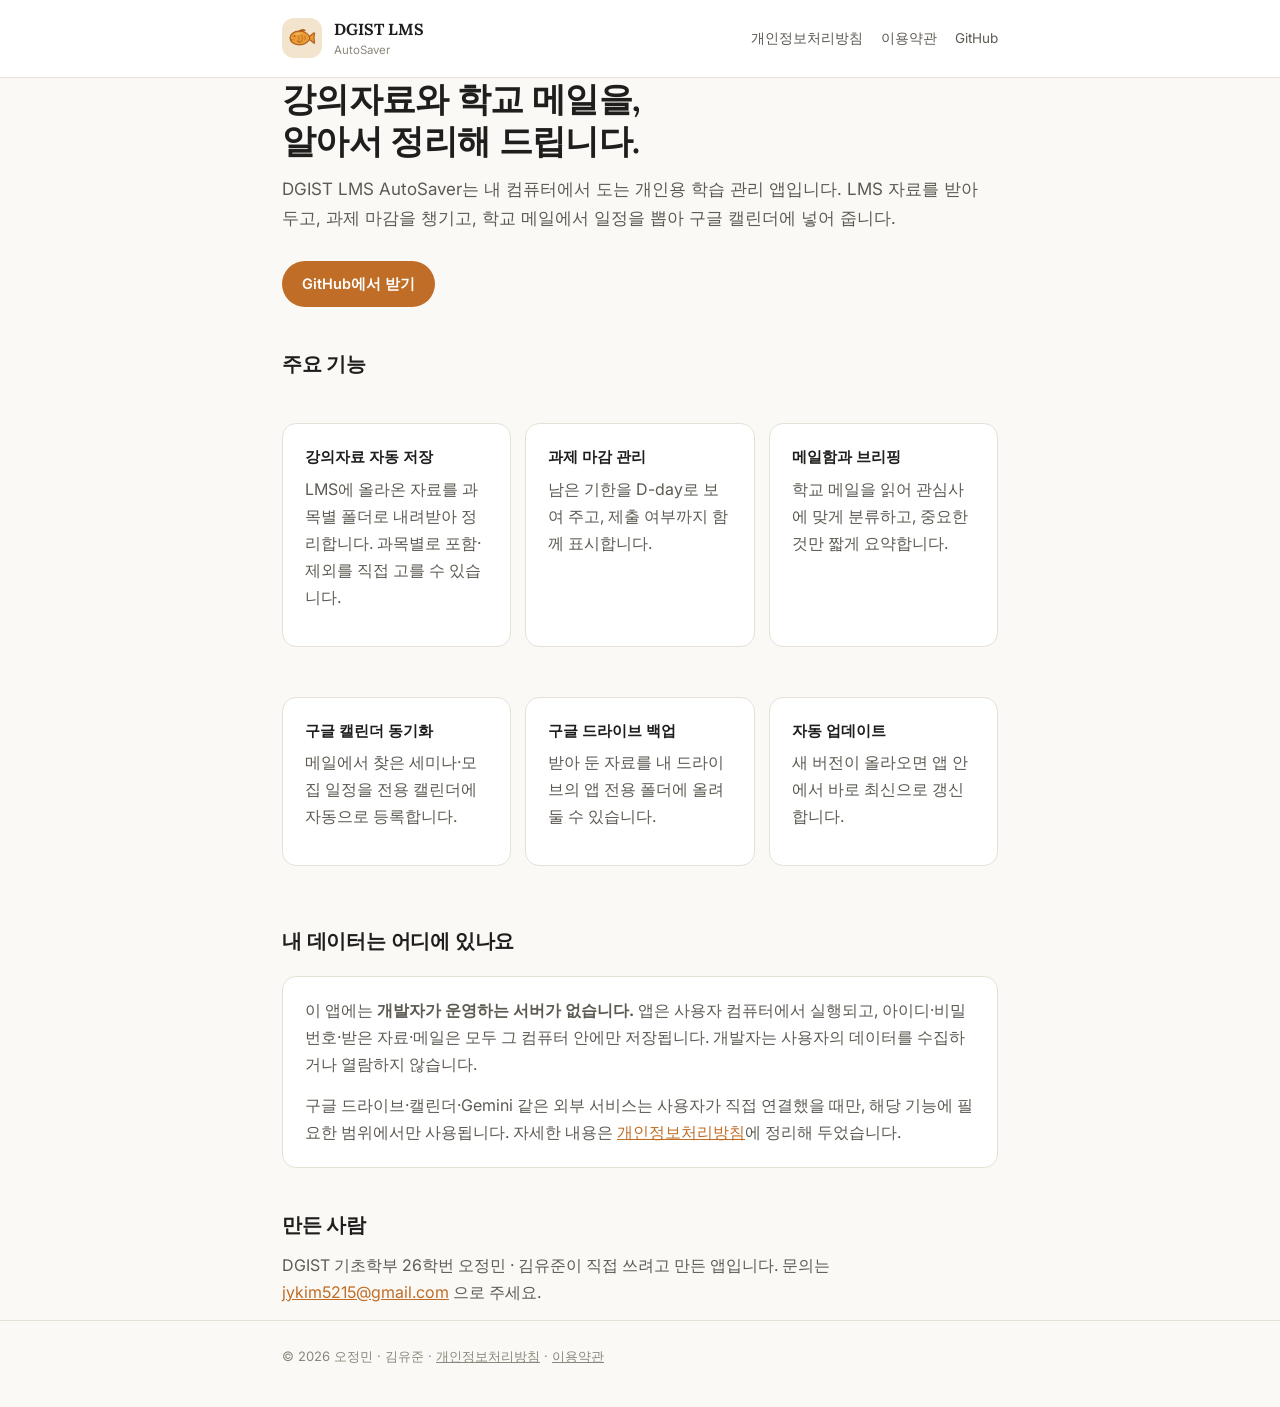
==== docs/index.html @ df8a9309 "v1.2.4: 공식 사이트 + 아이콘 자산 일괄 생성 인증에 필요한 홈페이지·개인정보처리방침·이용약관을 docs/에 추가하고, 창·바로가기 아이콘이 옛 로고로 남아 있던 문제를 고" ====
<!doctype html>
<html lang="ko">
<head>
<meta charset="utf-8" />
<meta name="viewport" content="width=device-width, initial-scale=1" />
<title>DGIST LMS AutoSaver</title>
<meta name="description" content="DGIST LMS 자료와 학교 메일을 자동으로 정리해 주는 개인용 학습 관리 앱." />
<link rel="icon" type="image/svg+xml" href="favicon.svg" />
<link rel="stylesheet" href="style.css" />
</head>
<body>

<header>
  <div class="bar">
    <div class="logo" aria-hidden="true">
      <svg viewBox="0 0 24 24" stroke-linecap="round" stroke-linejoin="round">
        <g fill="#e99c33" stroke="#b06020" stroke-width="0.95">
          <path d="M17.9 10.8L21.4 8C21.8 7.7 22.1 8 22 8.4C21.5 10.5 21.5 13.5 22 15.6C22.1 16 21.8 16.3 21.4 16L17.9 13.2Z"/>
          <path d="M9 7.3C10 5.3 12.8 4.9 14.4 5.9C12.7 6.1 10.6 6.5 9.4 7.4Z"/>
          <path d="M2.4 12C2.4 9 5.4 6.5 9.8 6.5C13.5 6.5 16.6 8.5 17.9 10.8C18.2 11.3 18.2 12.7 17.9 13.2C16.6 15.5 13.5 17.5 9.8 17.5C5.4 17.5 2.4 15 2.4 12Z"/>
        </g>
        <path d="M4.4 10.8C6 8.2 9.4 7.3 13.2 7.9C9.6 8.4 6.6 9.4 4.4 10.8Z" fill="#f5bf6a"/>
        <path d="M8.2 14C9.4 14.9 11 15 12 14.4C11.4 15.9 9.2 15.9 8.2 14.9Z" fill="#b06020" opacity="0.9"/>
        <g fill="none" stroke="#b06020" stroke-width="0.8" opacity="0.72">
          <path d="M9 10.2C10 11 10 13 9 13.8"/>
          <path d="M11.6 9.8C12.7 10.8 12.7 13.2 11.6 14.2"/>
          <path d="M14 10.4C14.9 11.2 14.9 12.8 14 13.6"/>
          <path d="M2.9 13C3.6 13.5 4.3 13.6 4.9 13.4"/>
        </g>
        <circle cx="6" cy="10.4" r="0.85" fill="#b06020"/>
      </svg>
    </div>
    <div class="bar-title">
      <strong>DGIST LMS</strong>
      <span>AutoSaver</span>
    </div>
    <nav>
      <a href="privacy.html">개인정보처리방침</a>
      <a href="terms.html">이용약관</a>
      <a href="https://github.com/jykim5215/dgist-lms-autosaver">GitHub</a>
    </nav>
  </div>
</header>

<main class="wrap">
  <h1>강의자료와 학교 메일을,<br />알아서 정리해 드립니다.</h1>
  <p class="lead">
    DGIST LMS AutoSaver는 내 컴퓨터에서 도는 개인용 학습 관리 앱입니다.
    LMS 자료를 받아 두고, 과제 마감을 챙기고, 학교 메일에서 일정을 뽑아
    구글 캘린더에 넣어 줍니다.
  </p>

  <p>
    <a class="btn" href="https://github.com/jykim5215/dgist-lms-autosaver">GitHub에서 받기</a>
  </p>

  <h2>주요 기능</h2>
  <div class="grid">
    <div class="card">
      <h3>강의자료 자동 저장</h3>
      <p>LMS에 올라온 자료를 과목별 폴더로 내려받아 정리합니다. 과목별로 포함·제외를 직접 고를 수 있습니다.</p>
    </div>
    <div class="card">
      <h3>과제 마감 관리</h3>
      <p>남은 기한을 D-day로 보여 주고, 제출 여부까지 함께 표시합니다.</p>
    </div>
    <div class="card">
      <h3>메일함과 브리핑</h3>
      <p>학교 메일을 읽어 관심사에 맞게 분류하고, 중요한 것만 짧게 요약합니다.</p>
    </div>
    <div class="card">
      <h3>구글 캘린더 동기화</h3>
      <p>메일에서 찾은 세미나·모집 일정을 전용 캘린더에 자동으로 등록합니다.</p>
    </div>
    <div class="card">
      <h3>구글 드라이브 백업</h3>
      <p>받아 둔 자료를 내 드라이브의 앱 전용 폴더에 올려 둘 수 있습니다.</p>
    </div>
    <div class="card">
      <h3>자동 업데이트</h3>
      <p>새 버전이 올라오면 앱 안에서 바로 최신으로 갱신합니다.</p>
    </div>
  </div>

  <h2>내 데이터는 어디에 있나요</h2>
  <div class="card">
    <p>
      이 앱에는 <strong>개발자가 운영하는 서버가 없습니다.</strong>
      앱은 사용자 컴퓨터에서 실행되고, 아이디·비밀번호·받은 자료·메일은 모두
      그 컴퓨터 안에만 저장됩니다. 개발자는 사용자의 데이터를 수집하거나 열람하지 않습니다.
    </p>
    <p style="margin-bottom:0">
      구글 드라이브·캘린더·Gemini 같은 외부 서비스는 사용자가 직접 연결했을 때만,
      해당 기능에 필요한 범위에서만 사용됩니다. 자세한 내용은
      <a href="privacy.html">개인정보처리방침</a>에 정리해 두었습니다.
    </p>
  </div>

  <h2>만든 사람</h2>
  <p>
    DGIST 기초학부 26학번 오정민 · 김유준이 직접 쓰려고 만든 앱입니다.
    문의는 <a href="mailto:jykim5215@gmail.com">jykim5215@gmail.com</a> 으로 주세요.
  </p>
</main>

<footer>
  <div class="wrap">
    © 2026 오정민 · 김유준 ·
    <a href="privacy.html">개인정보처리방침</a> ·
    <a href="terms.html">이용약관</a>
  </div>
</footer>

</body>
</html>
---- docs/style.css ----
@import url("https://fonts.googleapis.com/css2?family=Lora:wght@500;600;700&family=Inter:wght@400;500;600;700&display=swap");

:root {
  --bg: #faf9f5;
  --bg-deep: #f0eee6;
  --surface: #ffffff;
  --border: #e5e1d6;
  --text: #1f1e1d;
  --text-soft: #5d5a52;
  --text-faint: #8b877c;
  --accent: #bf6d27;
  --accent-soft: #f2e4cd;
  --bp-body: #eba43f;
  --radius: 14px;
  --font-serif: "Lora", "Noto Serif KR", Georgia, serif;
  --font-sans: "Inter", "Pretendard", "Segoe UI", "Malgun Gothic", system-ui, sans-serif;
}

@media (prefers-color-scheme: dark) {
  :root {
    --bg: #262624;
    --bg-deep: #1f1e1d;
    --surface: #30302e;
    --border: #403e39;
    --text: #e8e6df;
    --text-soft: #b5b1a6;
    --text-faint: #8a867b;
    --accent: #e0a05a;
    --accent-soft: #3b2f21;
  }
}

* { box-sizing: border-box; }

body {
  margin: 0;
  background: var(--bg);
  color: var(--text);
  font-family: var(--font-sans);
  line-height: 1.7;
  -webkit-font-smoothing: antialiased;
}

.wrap {
  max-width: 760px;
  margin: 0 auto;
  padding: 0 22px;
}

/* ===== 헤더 ===== */
header {
  border-bottom: 1px solid var(--border);
  background: var(--surface);
}

.bar {
  display: flex;
  align-items: center;
  gap: 12px;
  padding: 16px 0;
  max-width: 760px;
  margin: 0 auto;
  padding-left: 22px;
  padding-right: 22px;
}

.logo {
  width: 40px;
  height: 40px;
  border-radius: 12px;
  background: var(--accent-soft);
  display: grid;
  place-items: center;
  flex: none;
}

.logo svg { width: 30px; height: 30px; }

.bar-title strong {
  display: block;
  font-family: var(--font-serif);
  font-size: 16px;
}

.bar-title span {
  display: block;
  font-size: 11.5px;
  color: var(--text-faint);
  margin-top: -2px;
}

nav {
  margin-left: auto;
  display: flex;
  gap: 18px;
  font-size: 13.5px;
}

nav a {
  color: var(--text-soft);
  text-decoration: none;
}

nav a:hover { color: var(--accent); }

/* ===== 본문 ===== */
main { padding: 44px 0 72px; }

h1 {
  font-family: var(--font-serif);
  font-size: 34px;
  line-height: 1.25;
  letter-spacing: -0.02em;
  margin: 0 0 12px;
}

h2 {
  font-family: var(--font-serif);
  font-size: 20px;
  margin: 40px 0 10px;
  letter-spacing: -0.01em;
}

h3 {
  font-size: 15px;
  margin: 26px 0 6px;
}

p { margin: 0 0 14px; color: var(--text-soft); }

.lead {
  font-size: 17px;
  color: var(--text-soft);
  margin-bottom: 28px;
}

ul { padding-left: 20px; color: var(--text-soft); }
li { margin-bottom: 7px; }

code {
  background: var(--bg-deep);
  padding: 1px 6px;
  border-radius: 5px;
  font-size: 13px;
}

a { color: var(--accent); }

.card {
  background: var(--surface);
  border: 1px solid var(--border);
  border-radius: var(--radius);
  padding: 20px 22px;
  margin: 18px 0;
}

.card h3 { margin-top: 0; }

.grid {
  display: grid;
  grid-template-columns: repeat(auto-fit, minmax(220px, 1fr));
  gap: 14px;
  margin: 24px 0;
}

.btn {
  display: inline-block;
  background: var(--accent);
  color: #fff;
  text-decoration: none;
  padding: 11px 20px;
  border-radius: 999px;
  font-weight: 600;
  font-size: 14.5px;
}

.btn.ghost {
  background: transparent;
  color: var(--text-soft);
  border: 1px solid var(--border);
}

.meta {
  font-size: 13px;
  color: var(--text-faint);
  border-left: 3px solid var(--accent-soft);
  padding-left: 12px;
  margin-bottom: 30px;
}

table {
  width: 100%;
  border-collapse: collapse;
  font-size: 14px;
  margin: 14px 0;
  display: block;
  overflow-x: auto;
}

th, td {
  text-align: left;
  padding: 9px 12px;
  border-bottom: 1px solid var(--border);
  vertical-align: top;
}

th { color: var(--text); font-weight: 600; white-space: nowrap; }
td { color: var(--text-soft); }

footer {
  border-top: 1px solid var(--border);
  padding: 24px 0 40px;
  font-size: 13px;
  color: var(--text-faint);
}

footer a { color: var(--text-faint); }

@media (max-width: 560px) {
  h1 { font-size: 27px; }
  nav { gap: 12px; font-size: 12.5px; }
}
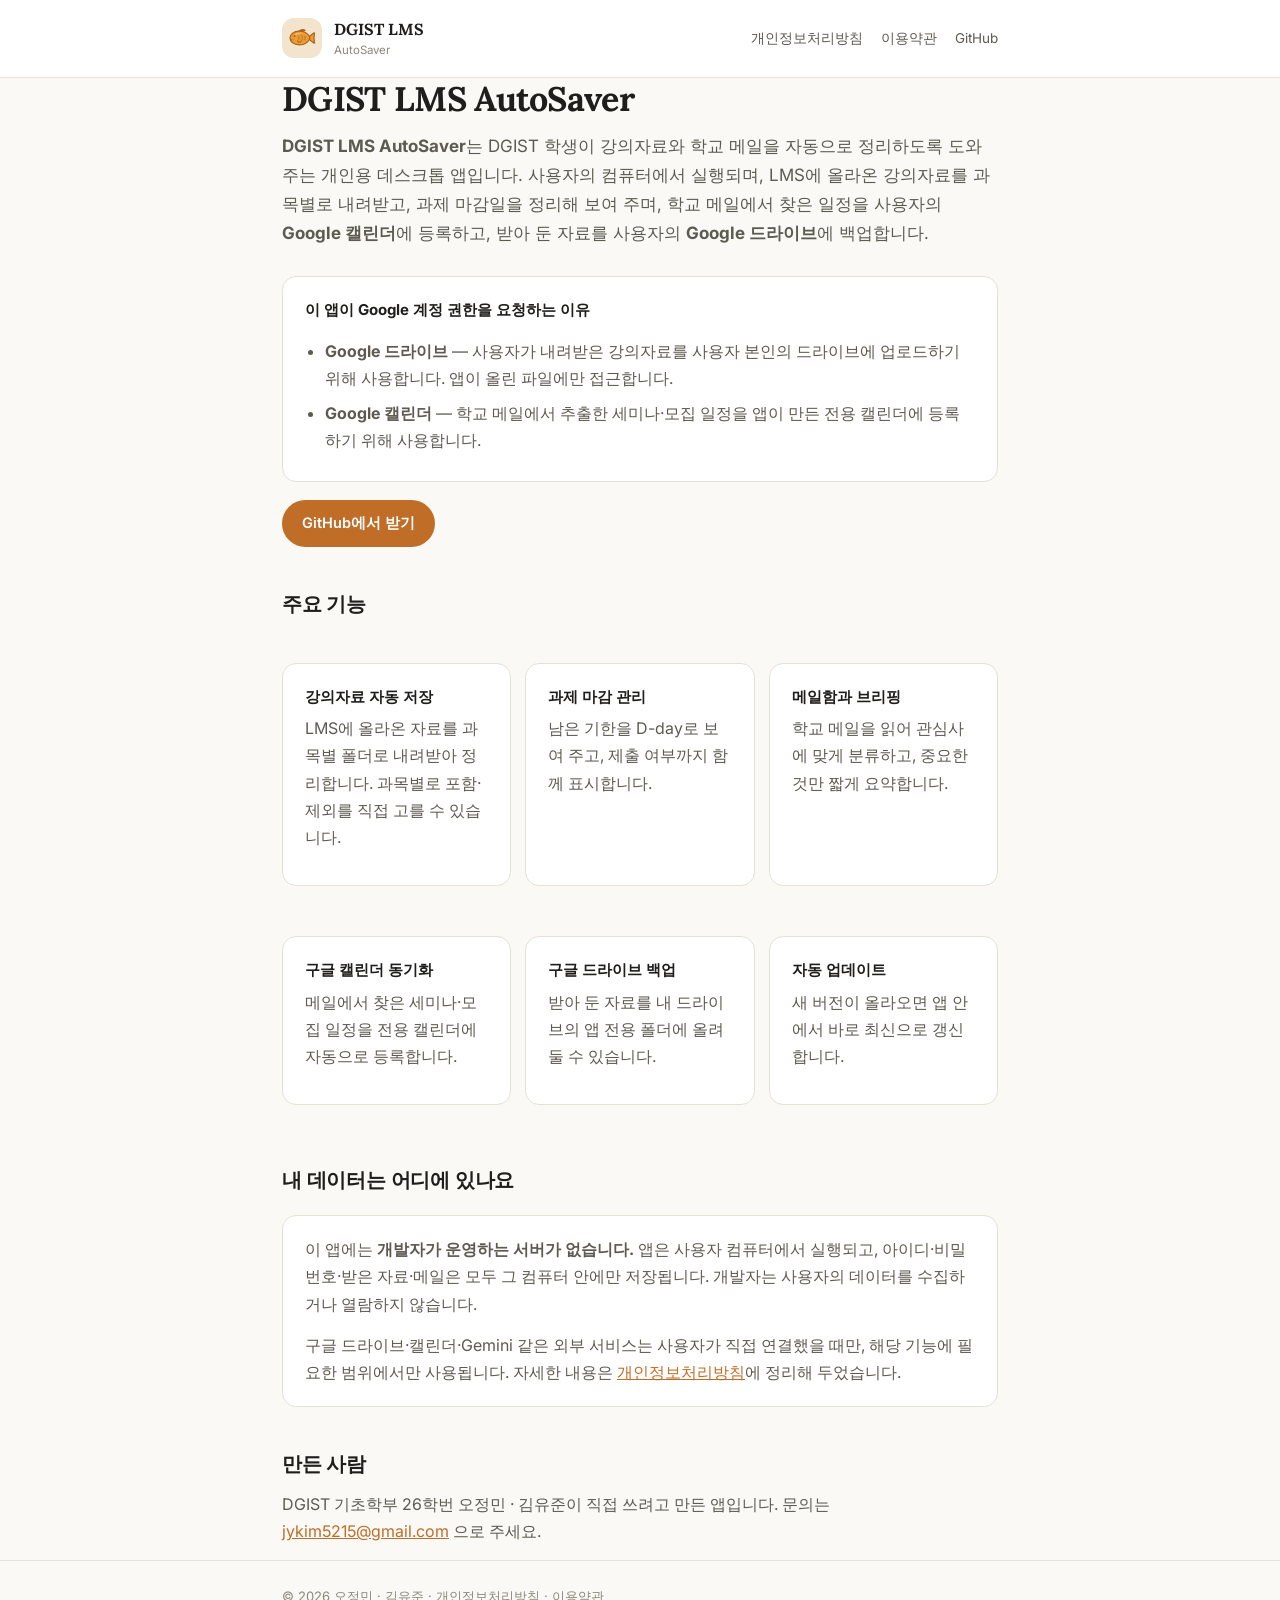
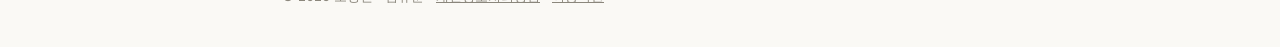
==== commit 6ef645ce: "사이트: 앱 목적과 Google 권한 사용 이유를 홈에 명시 구글 브랜딩 인증에서 지적된 두 가지를 반영: - 홈페이지에 앱의 목적 설명이 없다는 지적 → 무엇을 하는 앱인지,  " ====
--- a/docs/index.html
+++ b/docs/index.html
@@ -43,12 +43,22 @@
 </header>
 
 <main class="wrap">
-  <h1>강의자료와 학교 메일을,<br />알아서 정리해 드립니다.</h1>
+  <h1>DGIST LMS AutoSaver</h1>
   <p class="lead">
-    DGIST LMS AutoSaver는 내 컴퓨터에서 도는 개인용 학습 관리 앱입니다.
-    LMS 자료를 받아 두고, 과제 마감을 챙기고, 학교 메일에서 일정을 뽑아
-    구글 캘린더에 넣어 줍니다.
+    <strong>DGIST LMS AutoSaver</strong>는 DGIST 학생이 강의자료와 학교 메일을 자동으로 정리하도록
+    도와주는 개인용 데스크톱 앱입니다. 사용자의 컴퓨터에서 실행되며,
+    LMS에 올라온 강의자료를 과목별로 내려받고, 과제 마감일을 정리해 보여 주며,
+    학교 메일에서 찾은 일정을 사용자의 <strong>Google 캘린더</strong>에 등록하고,
+    받아 둔 자료를 사용자의 <strong>Google 드라이브</strong>에 백업합니다.
   </p>
+
+  <div class="card">
+    <h3>이 앱이 Google 계정 권한을 요청하는 이유</h3>
+    <ul style="margin-bottom:0">
+      <li><strong>Google 드라이브</strong> — 사용자가 내려받은 강의자료를 사용자 본인의 드라이브에 업로드하기 위해 사용합니다. 앱이 올린 파일에만 접근합니다.</li>
+      <li><strong>Google 캘린더</strong> — 학교 메일에서 추출한 세미나·모집 일정을 앱이 만든 전용 캘린더에 등록하기 위해 사용합니다.</li>
+    </ul>
+  </div>
 
   <p>
     <a class="btn" href="https://github.com/jykim5215/dgist-lms-autosaver">GitHub에서 받기</a>
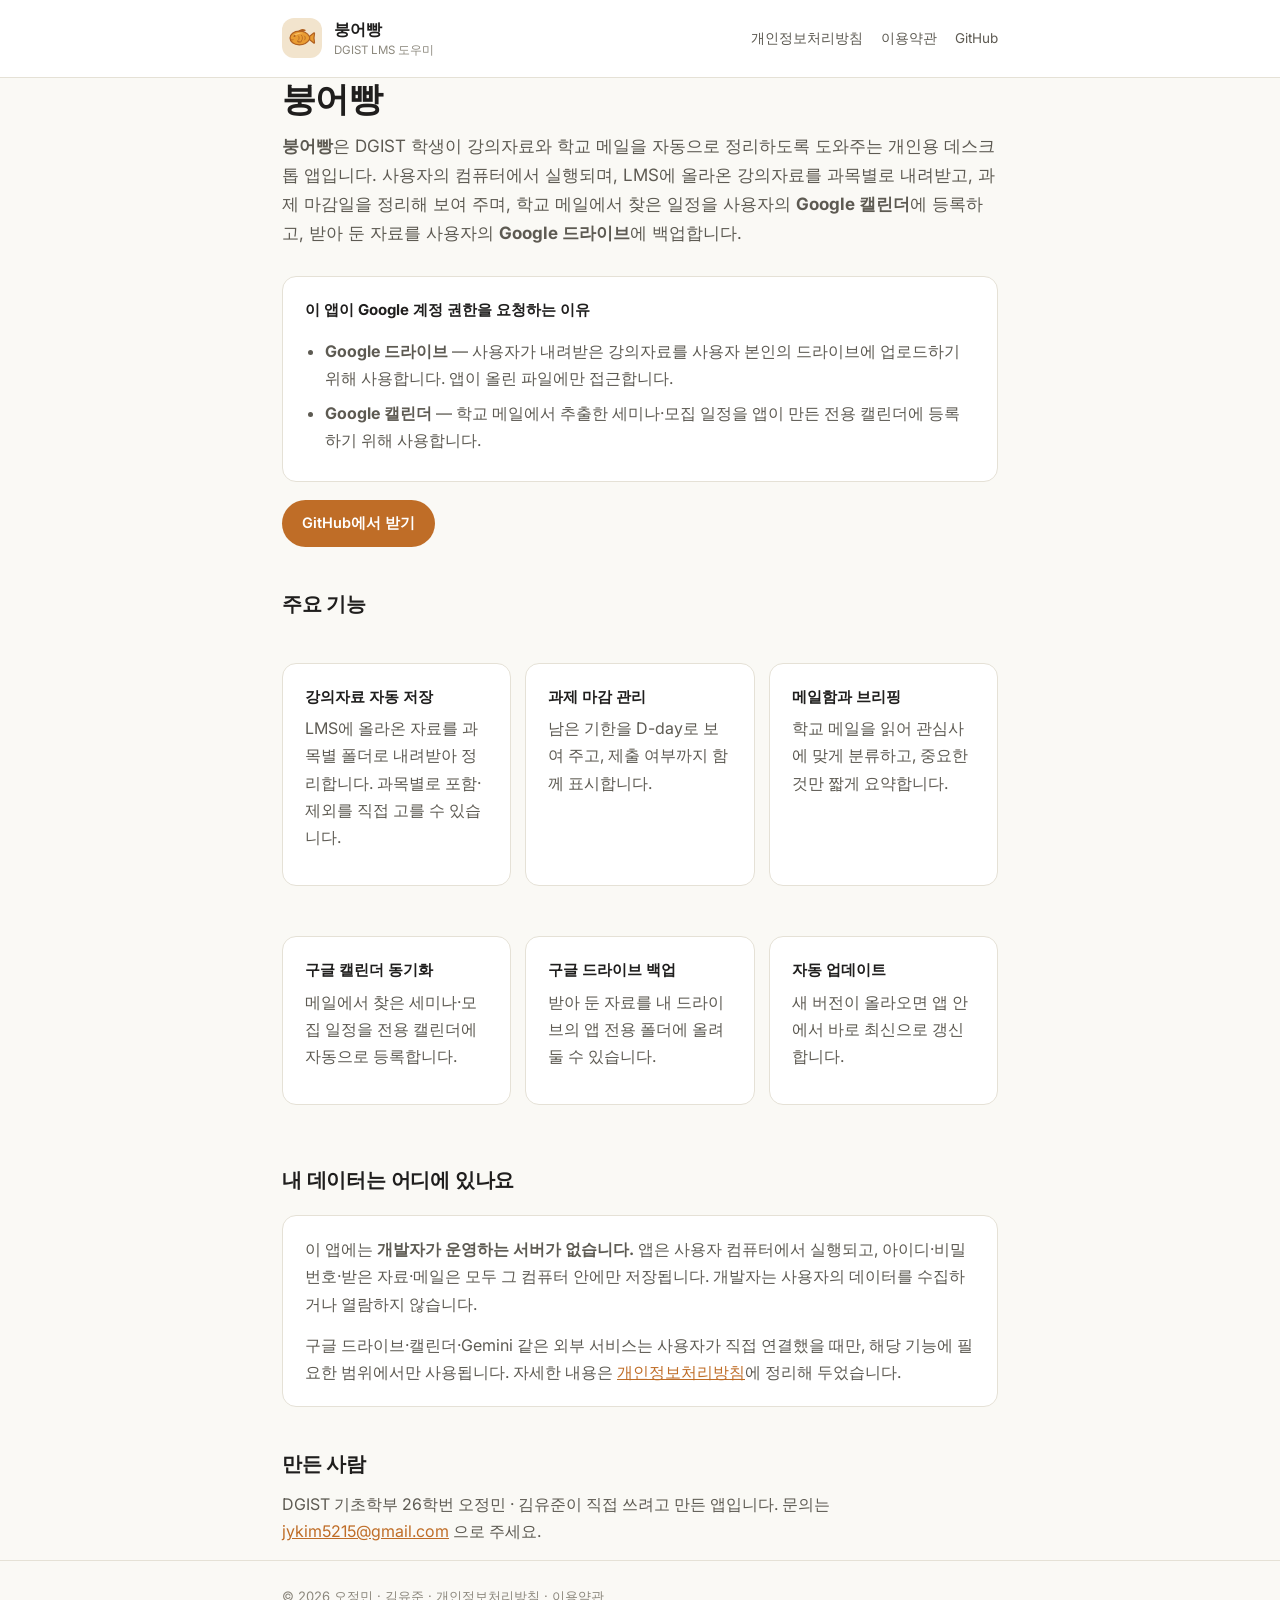
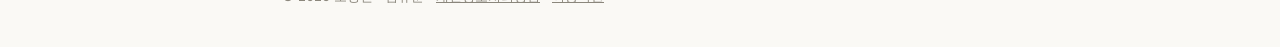
==== commit bd1ff168: "v1.2.6: 이름을 '붕어빵'으로, 창 아이콘 미적용 버그 수정 - 앱 이름을 '붕어빵'으로 변경 (창 제목, 앱 화면, 사이트 3종)   구글 인증이 '동의화면 이름 = 홈페이" ====
--- a/docs/index.html
+++ b/docs/index.html
@@ -3,7 +3,7 @@
 <head>
 <meta charset="utf-8" />
 <meta name="viewport" content="width=device-width, initial-scale=1" />
-<title>DGIST LMS AutoSaver</title>
+<title>붕어빵</title>
 <meta name="description" content="DGIST LMS 자료와 학교 메일을 자동으로 정리해 주는 개인용 학습 관리 앱." />
 <link rel="icon" type="image/svg+xml" href="favicon.svg" />
 <link rel="stylesheet" href="style.css" />
@@ -31,8 +31,8 @@
       </svg>
     </div>
     <div class="bar-title">
-      <strong>DGIST LMS</strong>
-      <span>AutoSaver</span>
+      <strong>붕어빵</strong>
+      <span>DGIST LMS 도우미</span>
     </div>
     <nav>
       <a href="privacy.html">개인정보처리방침</a>
@@ -43,9 +43,9 @@
 </header>
 
 <main class="wrap">
-  <h1>DGIST LMS AutoSaver</h1>
+  <h1>붕어빵</h1>
   <p class="lead">
-    <strong>DGIST LMS AutoSaver</strong>는 DGIST 학생이 강의자료와 학교 메일을 자동으로 정리하도록
+    <strong>붕어빵</strong>은 DGIST 학생이 강의자료와 학교 메일을 자동으로 정리하도록
     도와주는 개인용 데스크톱 앱입니다. 사용자의 컴퓨터에서 실행되며,
     LMS에 올라온 강의자료를 과목별로 내려받고, 과제 마감일을 정리해 보여 주며,
     학교 메일에서 찾은 일정을 사용자의 <strong>Google 캘린더</strong>에 등록하고,
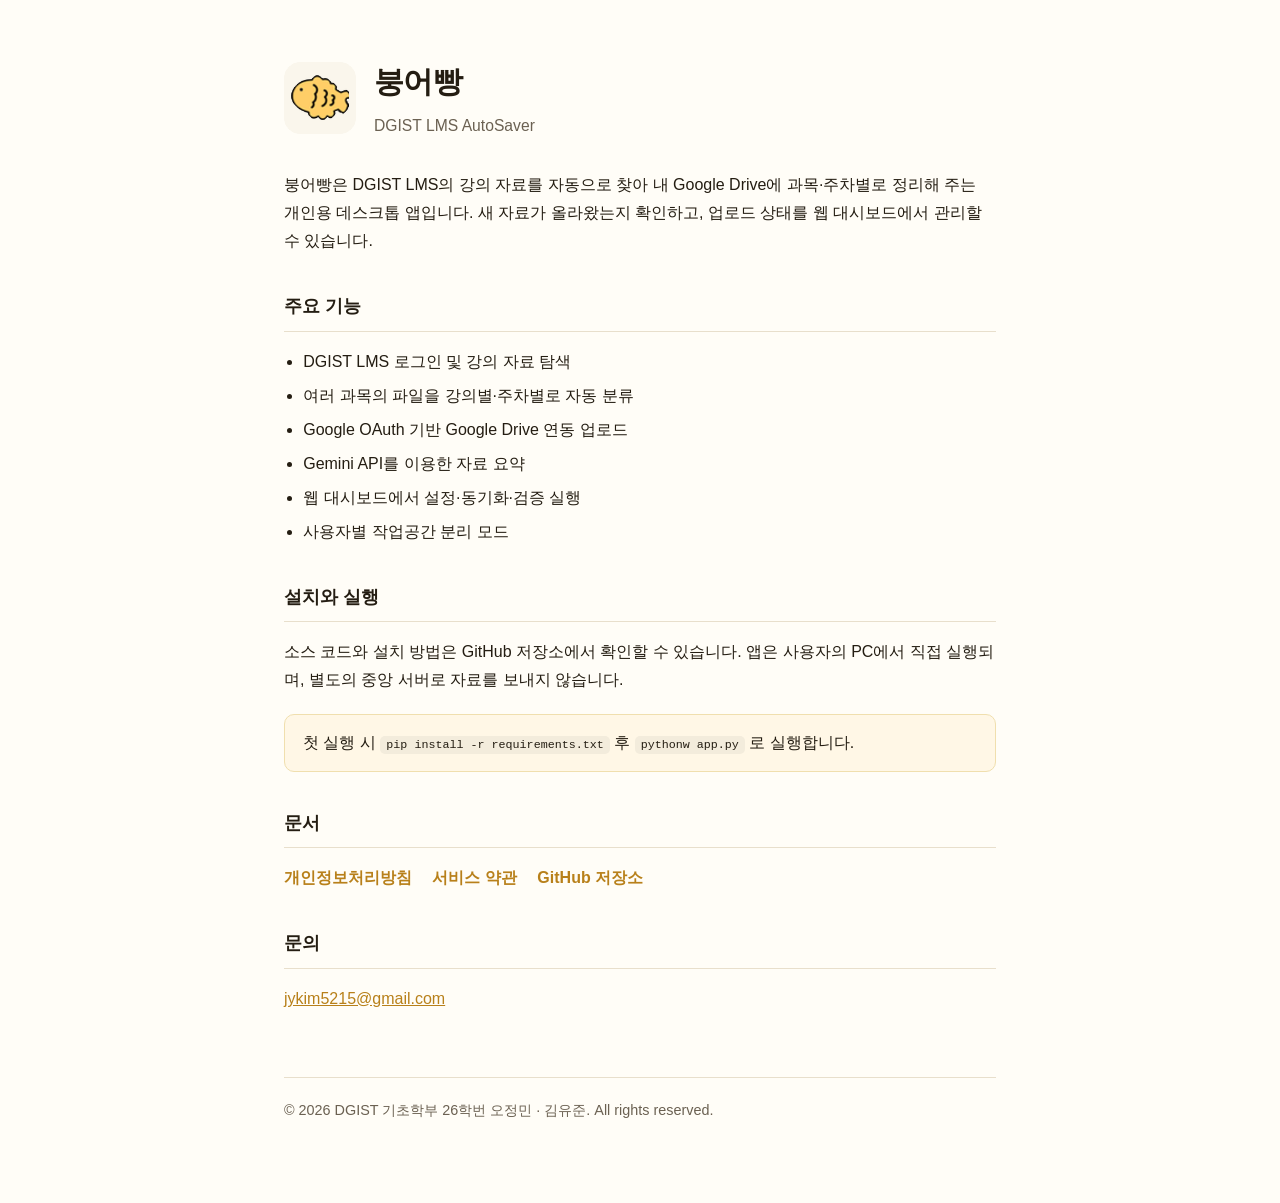
==== commit 2706cb60: "docs: add GitHub Pages site (home, privacy, terms) for OAuth branding" ====
--- a/docs/index.html
+++ b/docs/index.html
@@ -1,125 +1,62 @@
-<!doctype html>
+<!DOCTYPE html>
 <html lang="ko">
 <head>
-<meta charset="utf-8" />
-<meta name="viewport" content="width=device-width, initial-scale=1" />
-<title>붕어빵</title>
-<meta name="description" content="DGIST LMS 자료와 학교 메일을 자동으로 정리해 주는 개인용 학습 관리 앱." />
-<link rel="icon" type="image/svg+xml" href="favicon.svg" />
-<link rel="stylesheet" href="style.css" />
+<meta charset="utf-8">
+<meta name="viewport" content="width=device-width, initial-scale=1">
+<title>붕어빵 — DGIST LMS AutoSaver</title>
+<link rel="icon" href="app-logo-120.png">
+<style>
+  :root{--bg:#fffdf7;--ink:#241d12;--muted:#6b6152;--line:#e8dfcc}
+  *{box-sizing:border-box}
+  body{margin:0;background:var(--bg);color:var(--ink);font-family:-apple-system,BlinkMacSystemFont,"Apple SD Gothic Neo","Pretendard","Malgun Gothic",sans-serif;line-height:1.75}
+  .wrap{max-width:760px;margin:0 auto;padding:56px 24px 80px}
+  a{color:#b8801a}
+  header{display:flex;align-items:center;gap:18px;margin-bottom:8px}
+  header img{width:72px;height:72px;border-radius:16px}
+  h1{font-size:1.85rem;letter-spacing:-.02em;margin:0 0 4px}
+  .date,.tag{color:var(--muted);margin-bottom:36px;font-size:.98rem}
+  h2{font-size:1.12rem;margin:36px 0 10px;padding-bottom:8px;border-bottom:1px solid var(--line)}
+  ul{padding-left:1.2em} li{margin:6px 0}
+  code{background:#f3ecdc;padding:2px 6px;border-radius:5px;font-size:.9em}
+  table{border-collapse:collapse;width:100%;margin:14px 0;font-size:.95rem}
+  th,td{border:1px solid var(--line);padding:10px 12px;text-align:left;vertical-align:top}
+  th{background:#f8f1e2;font-weight:600}
+  .note{background:#fff7e6;border:1px solid #f0dfae;border-radius:10px;padding:14px 18px;margin:20px 0}
+  .links a{display:inline-block;margin-right:16px;font-weight:600;text-decoration:none}
+  .links a:hover{text-decoration:underline}
+  footer{margin-top:64px;padding-top:20px;border-top:1px solid var(--line);color:var(--muted);font-size:.9rem}
+</style>
 </head>
 <body>
+<div class="wrap">
 
 <header>
-  <div class="bar">
-    <div class="logo" aria-hidden="true">
-      <svg viewBox="0 0 24 24" stroke-linecap="round" stroke-linejoin="round">
-        <g fill="#e99c33" stroke="#b06020" stroke-width="0.95">
-          <path d="M17.9 10.8L21.4 8C21.8 7.7 22.1 8 22 8.4C21.5 10.5 21.5 13.5 22 15.6C22.1 16 21.8 16.3 21.4 16L17.9 13.2Z"/>
-          <path d="M9 7.3C10 5.3 12.8 4.9 14.4 5.9C12.7 6.1 10.6 6.5 9.4 7.4Z"/>
-          <path d="M2.4 12C2.4 9 5.4 6.5 9.8 6.5C13.5 6.5 16.6 8.5 17.9 10.8C18.2 11.3 18.2 12.7 17.9 13.2C16.6 15.5 13.5 17.5 9.8 17.5C5.4 17.5 2.4 15 2.4 12Z"/>
-        </g>
-        <path d="M4.4 10.8C6 8.2 9.4 7.3 13.2 7.9C9.6 8.4 6.6 9.4 4.4 10.8Z" fill="#f5bf6a"/>
-        <path d="M8.2 14C9.4 14.9 11 15 12 14.4C11.4 15.9 9.2 15.9 8.2 14.9Z" fill="#b06020" opacity="0.9"/>
-        <g fill="none" stroke="#b06020" stroke-width="0.8" opacity="0.72">
-          <path d="M9 10.2C10 11 10 13 9 13.8"/>
-          <path d="M11.6 9.8C12.7 10.8 12.7 13.2 11.6 14.2"/>
-          <path d="M14 10.4C14.9 11.2 14.9 12.8 14 13.6"/>
-          <path d="M2.9 13C3.6 13.5 4.3 13.6 4.9 13.4"/>
-        </g>
-        <circle cx="6" cy="10.4" r="0.85" fill="#b06020"/>
-      </svg>
-    </div>
-    <div class="bar-title">
-      <strong>붕어빵</strong>
-      <span>DGIST LMS 도우미</span>
-    </div>
-    <nav>
-      <a href="privacy.html">개인정보처리방침</a>
-      <a href="terms.html">이용약관</a>
-      <a href="https://github.com/jykim5215/dgist-lms-autosaver">GitHub</a>
-    </nav>
-  </div>
+  <img src="app-logo-120.png" alt="붕어빵 로고">
+  <div><h1>붕어빵</h1><div class="tag" style="margin-bottom:0">DGIST LMS AutoSaver</div></div>
 </header>
+<p style="margin-top:32px">붕어빵은 DGIST LMS의 강의 자료를 자동으로 찾아 내 Google Drive에 과목·주차별로 정리해 주는 개인용 데스크톱 앱입니다. 새 자료가 올라왔는지 확인하고, 업로드 상태를 웹 대시보드에서 관리할 수 있습니다.</p>
+<h2>주요 기능</h2>
+<ul>
+  <li>DGIST LMS 로그인 및 강의 자료 탐색</li>
+  <li>여러 과목의 파일을 강의별·주차별로 자동 분류</li>
+  <li>Google OAuth 기반 Google Drive 연동 업로드</li>
+  <li>Gemini API를 이용한 자료 요약</li>
+  <li>웹 대시보드에서 설정·동기화·검증 실행</li>
+  <li>사용자별 작업공간 분리 모드</li>
+</ul>
+<h2>설치와 실행</h2>
+<p>소스 코드와 설치 방법은 GitHub 저장소에서 확인할 수 있습니다. 앱은 사용자의 PC에서 직접 실행되며, 별도의 중앙 서버로 자료를 보내지 않습니다.</p>
+<div class="note">첫 실행 시 <code>pip install -r requirements.txt</code> 후 <code>pythonw app.py</code> 로 실행합니다.</div>
+<h2>문서</h2>
+<p class="links">
+  <a href="privacy.html">개인정보처리방침</a>
+  <a href="terms.html">서비스 약관</a>
+  <a href="https://github.com/jykim5215/dgist-lms-autosaver">GitHub 저장소</a>
+</p>
+<h2>문의</h2>
+<p><a href="mailto:jykim5215@gmail.com">jykim5215@gmail.com</a></p>
+<footer>© 2026 DGIST 기초학부 26학번 오정민 · 김유준. All rights reserved.</footer>
 
-<main class="wrap">
-  <h1>붕어빵</h1>
-  <p class="lead">
-    <strong>붕어빵</strong>은 DGIST 학생이 강의자료와 학교 메일을 자동으로 정리하도록
-    도와주는 개인용 데스크톱 앱입니다. 사용자의 컴퓨터에서 실행되며,
-    LMS에 올라온 강의자료를 과목별로 내려받고, 과제 마감일을 정리해 보여 주며,
-    학교 메일에서 찾은 일정을 사용자의 <strong>Google 캘린더</strong>에 등록하고,
-    받아 둔 자료를 사용자의 <strong>Google 드라이브</strong>에 백업합니다.
-  </p>
-
-  <div class="card">
-    <h3>이 앱이 Google 계정 권한을 요청하는 이유</h3>
-    <ul style="margin-bottom:0">
-      <li><strong>Google 드라이브</strong> — 사용자가 내려받은 강의자료를 사용자 본인의 드라이브에 업로드하기 위해 사용합니다. 앱이 올린 파일에만 접근합니다.</li>
-      <li><strong>Google 캘린더</strong> — 학교 메일에서 추출한 세미나·모집 일정을 앱이 만든 전용 캘린더에 등록하기 위해 사용합니다.</li>
-    </ul>
-  </div>
-
-  <p>
-    <a class="btn" href="https://github.com/jykim5215/dgist-lms-autosaver">GitHub에서 받기</a>
-  </p>
-
-  <h2>주요 기능</h2>
-  <div class="grid">
-    <div class="card">
-      <h3>강의자료 자동 저장</h3>
-      <p>LMS에 올라온 자료를 과목별 폴더로 내려받아 정리합니다. 과목별로 포함·제외를 직접 고를 수 있습니다.</p>
-    </div>
-    <div class="card">
-      <h3>과제 마감 관리</h3>
-      <p>남은 기한을 D-day로 보여 주고, 제출 여부까지 함께 표시합니다.</p>
-    </div>
-    <div class="card">
-      <h3>메일함과 브리핑</h3>
-      <p>학교 메일을 읽어 관심사에 맞게 분류하고, 중요한 것만 짧게 요약합니다.</p>
-    </div>
-    <div class="card">
-      <h3>구글 캘린더 동기화</h3>
-      <p>메일에서 찾은 세미나·모집 일정을 전용 캘린더에 자동으로 등록합니다.</p>
-    </div>
-    <div class="card">
-      <h3>구글 드라이브 백업</h3>
-      <p>받아 둔 자료를 내 드라이브의 앱 전용 폴더에 올려 둘 수 있습니다.</p>
-    </div>
-    <div class="card">
-      <h3>자동 업데이트</h3>
-      <p>새 버전이 올라오면 앱 안에서 바로 최신으로 갱신합니다.</p>
-    </div>
-  </div>
-
-  <h2>내 데이터는 어디에 있나요</h2>
-  <div class="card">
-    <p>
-      이 앱에는 <strong>개발자가 운영하는 서버가 없습니다.</strong>
-      앱은 사용자 컴퓨터에서 실행되고, 아이디·비밀번호·받은 자료·메일은 모두
-      그 컴퓨터 안에만 저장됩니다. 개발자는 사용자의 데이터를 수집하거나 열람하지 않습니다.
-    </p>
-    <p style="margin-bottom:0">
-      구글 드라이브·캘린더·Gemini 같은 외부 서비스는 사용자가 직접 연결했을 때만,
-      해당 기능에 필요한 범위에서만 사용됩니다. 자세한 내용은
-      <a href="privacy.html">개인정보처리방침</a>에 정리해 두었습니다.
-    </p>
-  </div>
-
-  <h2>만든 사람</h2>
-  <p>
-    DGIST 기초학부 26학번 오정민 · 김유준이 직접 쓰려고 만든 앱입니다.
-    문의는 <a href="mailto:jykim5215@gmail.com">jykim5215@gmail.com</a> 으로 주세요.
-  </p>
-</main>
-
-<footer>
-  <div class="wrap">
-    © 2026 오정민 · 김유준 ·
-    <a href="privacy.html">개인정보처리방침</a> ·
-    <a href="terms.html">이용약관</a>
-  </div>
-</footer>
-
+</div>
 </body>
 </html>
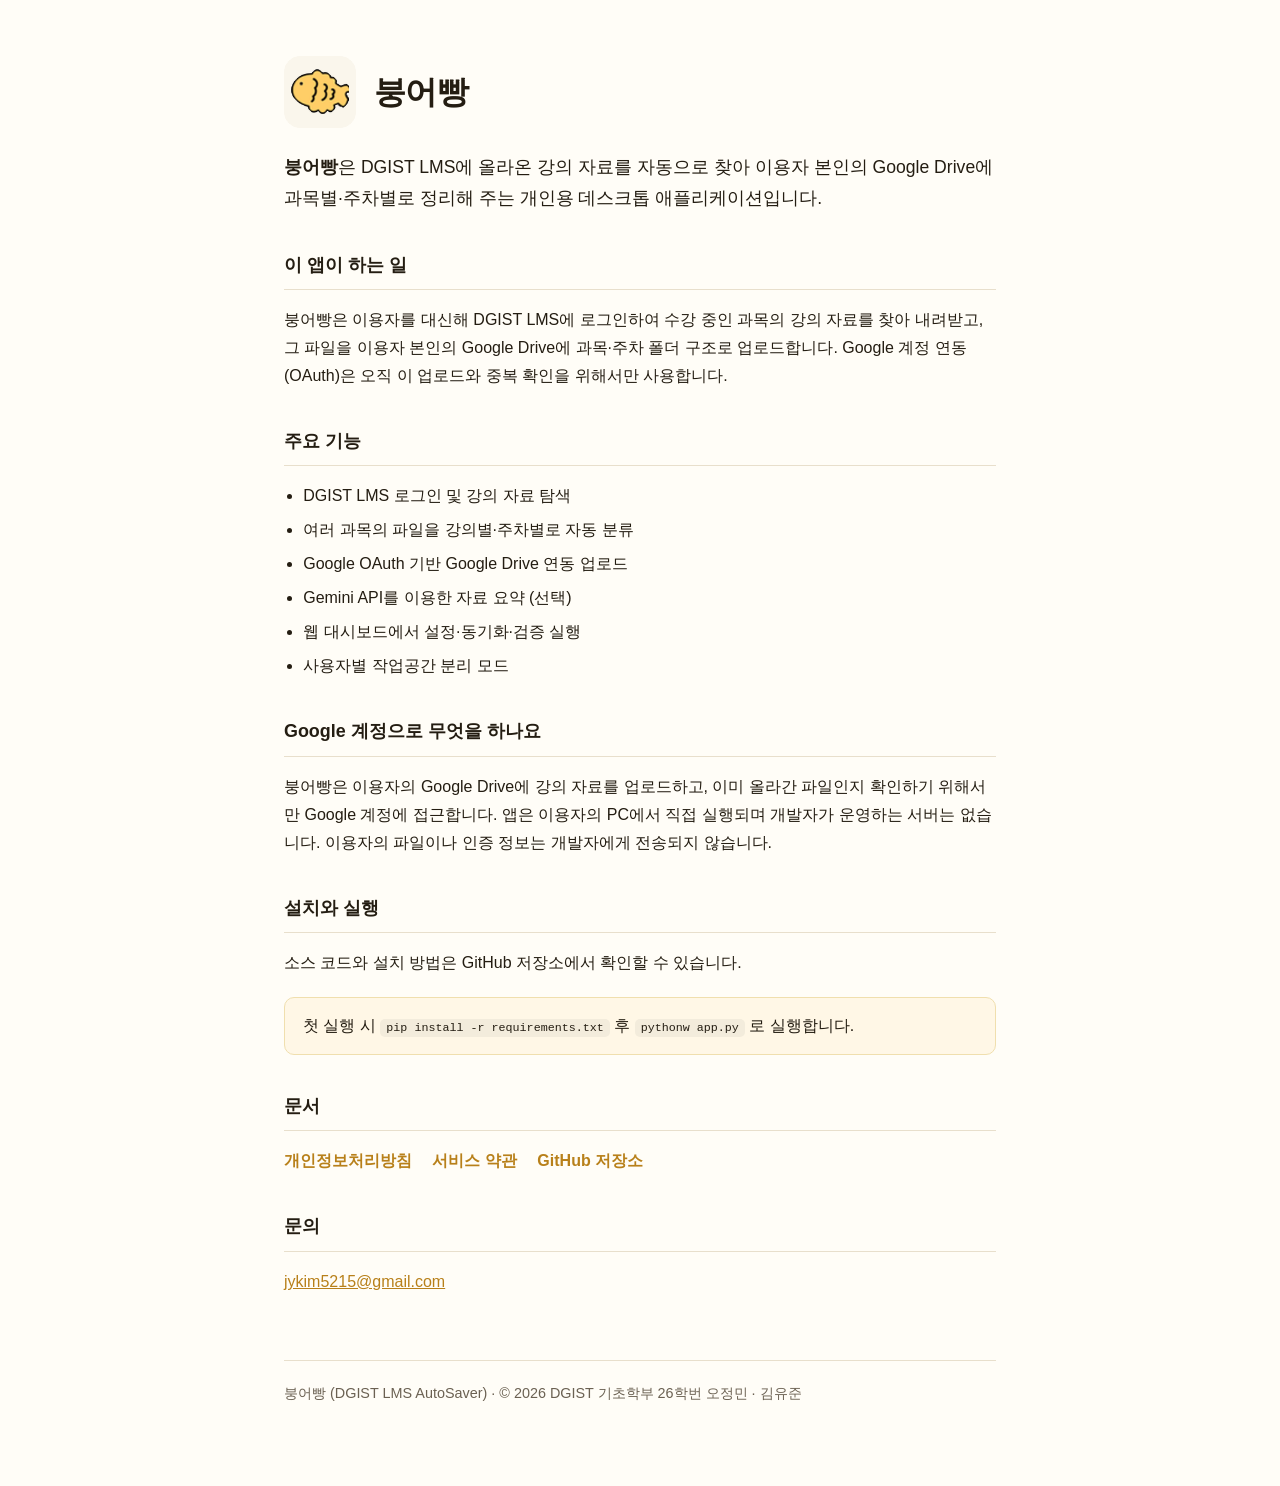
==== commit f61ee3da: "docs: clarify app purpose and name on landing page" ====
--- a/docs/index.html
+++ b/docs/index.html
@@ -3,7 +3,8 @@
 <head>
 <meta charset="utf-8">
 <meta name="viewport" content="width=device-width, initial-scale=1">
-<title>붕어빵 — DGIST LMS AutoSaver</title>
+<title>붕어빵</title>
+<meta name="description" content="붕어빵 — DGIST LMS의 강의 자료를 자동으로 찾아 내 Google Drive에 과목·주차별로 정리해 주는 개인용 데스크톱 앱">
 <link rel="icon" href="app-logo-120.png">
 <style>
   :root{--bg:#fffdf7;--ink:#241d12;--muted:#6b6152;--line:#e8dfcc}
@@ -11,16 +12,13 @@
   body{margin:0;background:var(--bg);color:var(--ink);font-family:-apple-system,BlinkMacSystemFont,"Apple SD Gothic Neo","Pretendard","Malgun Gothic",sans-serif;line-height:1.75}
   .wrap{max-width:760px;margin:0 auto;padding:56px 24px 80px}
   a{color:#b8801a}
-  header{display:flex;align-items:center;gap:18px;margin-bottom:8px}
+  header{display:flex;align-items:center;gap:18px;margin-bottom:24px}
   header img{width:72px;height:72px;border-radius:16px}
-  h1{font-size:1.85rem;letter-spacing:-.02em;margin:0 0 4px}
-  .date,.tag{color:var(--muted);margin-bottom:36px;font-size:.98rem}
+  h1{font-size:2rem;letter-spacing:-.02em;margin:0}
+  .lede{font-size:1.1rem;margin:0 0 8px}
   h2{font-size:1.12rem;margin:36px 0 10px;padding-bottom:8px;border-bottom:1px solid var(--line)}
   ul{padding-left:1.2em} li{margin:6px 0}
   code{background:#f3ecdc;padding:2px 6px;border-radius:5px;font-size:.9em}
-  table{border-collapse:collapse;width:100%;margin:14px 0;font-size:.95rem}
-  th,td{border:1px solid var(--line);padding:10px 12px;text-align:left;vertical-align:top}
-  th{background:#f8f1e2;font-weight:600}
   .note{background:#fff7e6;border:1px solid #f0dfae;border-radius:10px;padding:14px 18px;margin:20px 0}
   .links a{display:inline-block;margin-right:16px;font-weight:600;text-decoration:none}
   .links a:hover{text-decoration:underline}
@@ -32,30 +30,42 @@
 
 <header>
   <img src="app-logo-120.png" alt="붕어빵 로고">
-  <div><h1>붕어빵</h1><div class="tag" style="margin-bottom:0">DGIST LMS AutoSaver</div></div>
+  <h1>붕어빵</h1>
 </header>
-<p style="margin-top:32px">붕어빵은 DGIST LMS의 강의 자료를 자동으로 찾아 내 Google Drive에 과목·주차별로 정리해 주는 개인용 데스크톱 앱입니다. 새 자료가 올라왔는지 확인하고, 업로드 상태를 웹 대시보드에서 관리할 수 있습니다.</p>
+
+<p class="lede"><strong>붕어빵</strong>은 DGIST LMS에 올라온 강의 자료를 자동으로 찾아 이용자 본인의 Google Drive에 과목별·주차별로 정리해 주는 개인용 데스크톱 애플리케이션입니다.</p>
+
+<h2>이 앱이 하는 일</h2>
+<p>붕어빵은 이용자를 대신해 DGIST LMS에 로그인하여 수강 중인 과목의 강의 자료를 찾아 내려받고, 그 파일을 이용자 본인의 Google Drive에 과목·주차 폴더 구조로 업로드합니다. Google 계정 연동(OAuth)은 오직 이 업로드와 중복 확인을 위해서만 사용합니다.</p>
+
 <h2>주요 기능</h2>
 <ul>
   <li>DGIST LMS 로그인 및 강의 자료 탐색</li>
   <li>여러 과목의 파일을 강의별·주차별로 자동 분류</li>
   <li>Google OAuth 기반 Google Drive 연동 업로드</li>
-  <li>Gemini API를 이용한 자료 요약</li>
+  <li>Gemini API를 이용한 자료 요약 (선택)</li>
   <li>웹 대시보드에서 설정·동기화·검증 실행</li>
   <li>사용자별 작업공간 분리 모드</li>
 </ul>
+
+<h2>Google 계정으로 무엇을 하나요</h2>
+<p>붕어빵은 이용자의 Google Drive에 강의 자료를 업로드하고, 이미 올라간 파일인지 확인하기 위해서만 Google 계정에 접근합니다. 앱은 이용자의 PC에서 직접 실행되며 개발자가 운영하는 서버는 없습니다. 이용자의 파일이나 인증 정보는 개발자에게 전송되지 않습니다.</p>
+
 <h2>설치와 실행</h2>
-<p>소스 코드와 설치 방법은 GitHub 저장소에서 확인할 수 있습니다. 앱은 사용자의 PC에서 직접 실행되며, 별도의 중앙 서버로 자료를 보내지 않습니다.</p>
+<p>소스 코드와 설치 방법은 GitHub 저장소에서 확인할 수 있습니다.</p>
 <div class="note">첫 실행 시 <code>pip install -r requirements.txt</code> 후 <code>pythonw app.py</code> 로 실행합니다.</div>
+
 <h2>문서</h2>
 <p class="links">
   <a href="privacy.html">개인정보처리방침</a>
   <a href="terms.html">서비스 약관</a>
   <a href="https://github.com/jykim5215/dgist-lms-autosaver">GitHub 저장소</a>
 </p>
+
 <h2>문의</h2>
 <p><a href="mailto:jykim5215@gmail.com">jykim5215@gmail.com</a></p>
-<footer>© 2026 DGIST 기초학부 26학번 오정민 · 김유준. All rights reserved.</footer>
+
+<footer>붕어빵 (DGIST LMS AutoSaver) · © 2026 DGIST 기초학부 26학번 오정민 · 김유준</footer>
 
 </div>
 </body>
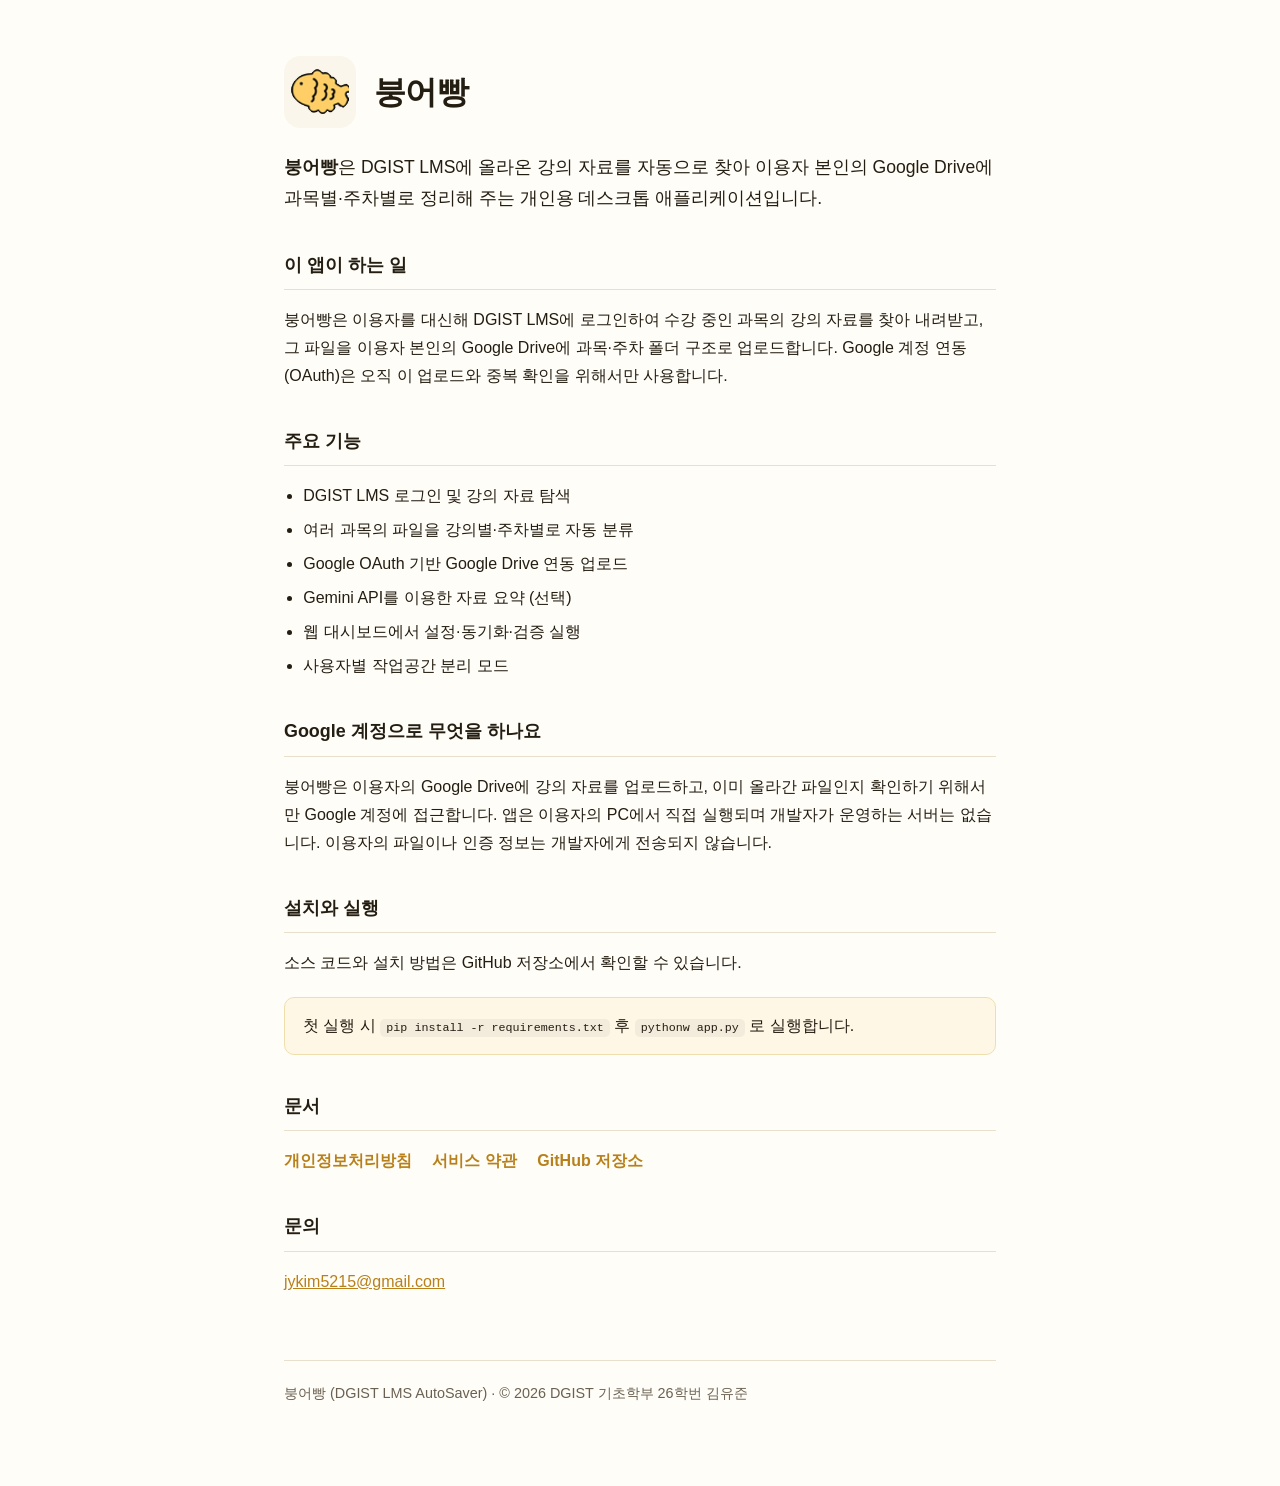
==== commit 76165365: "저작권 표기를 김유준 단독으로 Co-Authored-By: Claude Opus 5.5 <noreply@anthropic.com>" ====
--- a/docs/index.html
+++ b/docs/index.html
@@ -65,7 +65,7 @@
 <h2>문의</h2>
 <p><a href="mailto:jykim5215@gmail.com">jykim5215@gmail.com</a></p>
 
-<footer>붕어빵 (DGIST LMS AutoSaver) · © 2026 DGIST 기초학부 26학번 오정민 · 김유준</footer>
+<footer>붕어빵 (DGIST LMS AutoSaver) · © 2026 DGIST 기초학부 26학번 김유준</footer>
 
 </div>
 </body>
